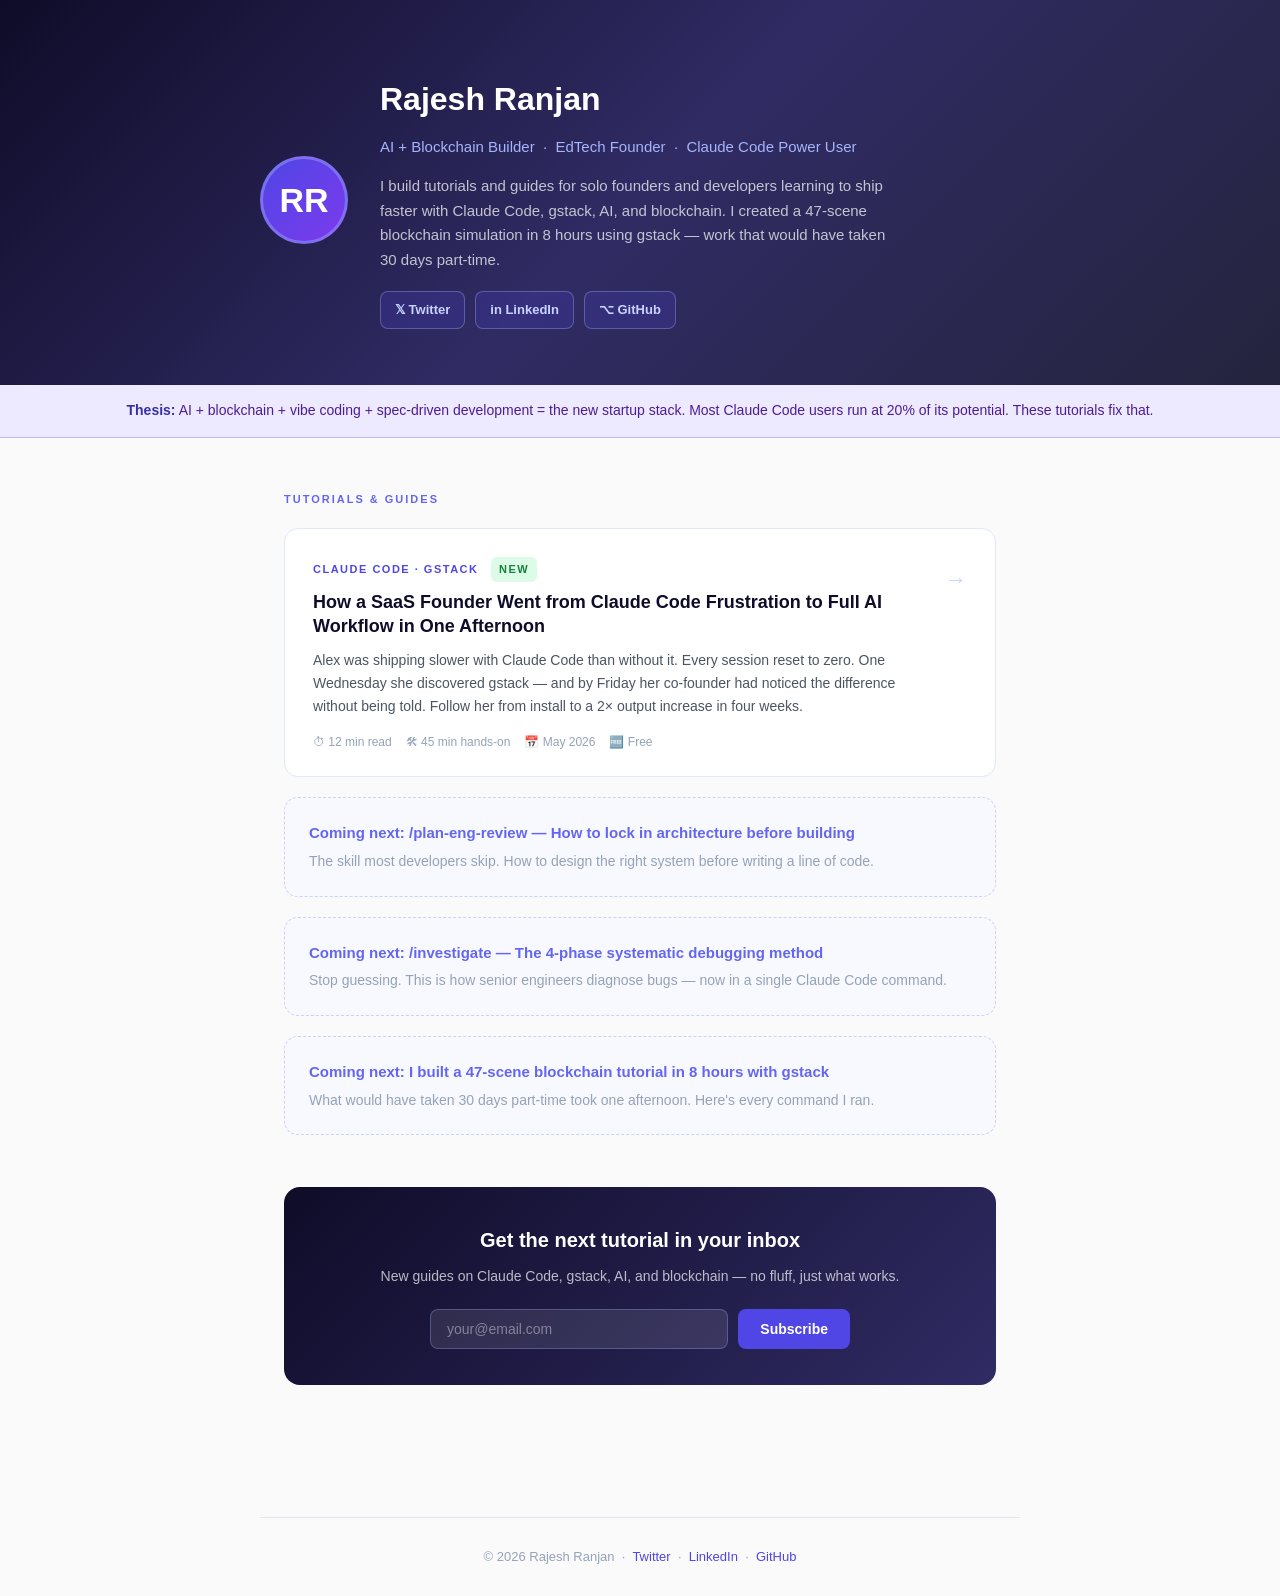
==== index.html @ daf8218f "Initial site: homepage + gstack founder story tutorial" ====
<!DOCTYPE html>
<html lang="en">
<head>
  <meta charset="UTF-8" />
  <meta name="viewport" content="width=device-width, initial-scale=1.0" />
  <title>Rajesh Ranjan — AI + Blockchain Builder</title>
  <meta name="description" content="Tutorials, guides, and breakdowns on building with Claude Code, gstack, AI, and blockchain. By Rajesh Ranjan." />
  <style>
    *, *::before, *::after { box-sizing: border-box; margin: 0; padding: 0; }
    body {
      font-family: -apple-system, BlinkMacSystemFont, "Segoe UI", Roboto, "Helvetica Neue", Arial, sans-serif;
      font-size: 16px;
      line-height: 1.7;
      color: #1a1a2e;
      background: #fafafa;
    }
    a { color: #4f46e5; text-decoration: none; }
    a:hover { text-decoration: underline; }

    /* Hero */
    .hero {
      background: linear-gradient(135deg, #0f0c29 0%, #302b63 50%, #24243e 100%);
      color: #fff;
      padding: 72px 24px 56px;
    }
    .hero-inner {
      max-width: 760px;
      margin: 0 auto;
      display: flex;
      gap: 32px;
      align-items: center;
      flex-wrap: wrap;
    }
    .avatar {
      width: 88px;
      height: 88px;
      border-radius: 50%;
      background: linear-gradient(135deg, #4f46e5, #7c3aed);
      display: flex;
      align-items: center;
      justify-content: center;
      font-size: 34px;
      font-weight: 900;
      color: #fff;
      flex-shrink: 0;
      border: 3px solid rgba(165,180,252,0.4);
    }
    .hero-text h1 {
      font-size: clamp(22px, 3.5vw, 32px);
      font-weight: 800;
      margin-bottom: 8px;
    }
    .hero-text .tagline {
      color: #a5b4fc;
      font-size: 15px;
      margin-bottom: 14px;
    }
    .hero-text .bio {
      color: rgba(255,255,255,0.72);
      font-size: 15px;
      max-width: 520px;
      line-height: 1.65;
    }
    .social-links {
      display: flex;
      gap: 10px;
      margin-top: 18px;
      flex-wrap: wrap;
    }
    .social-btn {
      display: inline-flex;
      align-items: center;
      gap: 6px;
      font-size: 13px;
      font-weight: 600;
      padding: 7px 14px;
      border-radius: 8px;
      border: 1px solid rgba(165,180,252,0.35);
      color: #c7d2fe;
      background: rgba(79,70,229,0.2);
      transition: background 0.2s;
    }
    .social-btn:hover { background: rgba(79,70,229,0.4); text-decoration: none; color: #fff; }

    /* Thesis bar */
    .thesis-bar {
      background: #ede9fe;
      border-bottom: 1px solid #c4b5fd;
      padding: 14px 24px;
      text-align: center;
      font-size: 14px;
      color: #4c1d95;
    }
    .thesis-bar strong { color: #3730a3; }

    /* Main content */
    .main {
      max-width: 760px;
      margin: 0 auto;
      padding: 52px 24px 80px;
    }

    /* Section label */
    .section-label {
      font-size: 11px;
      font-weight: 800;
      letter-spacing: 2px;
      text-transform: uppercase;
      color: #6366f1;
      margin-bottom: 20px;
    }

    /* Article cards */
    .articles {
      display: flex;
      flex-direction: column;
      gap: 20px;
    }
    .article-card {
      background: #fff;
      border: 1px solid #e0e7ff;
      border-radius: 14px;
      padding: 28px 28px 24px;
      display: grid;
      grid-template-columns: 1fr auto;
      gap: 16px;
      align-items: start;
      transition: box-shadow 0.2s, border-color 0.2s;
      text-decoration: none;
      color: inherit;
    }
    .article-card:hover {
      border-color: #a5b4fc;
      box-shadow: 0 4px 24px rgba(79,70,229,0.1);
      text-decoration: none;
    }
    .article-tag {
      font-size: 11px;
      font-weight: 700;
      letter-spacing: 1.5px;
      text-transform: uppercase;
      color: #4f46e5;
      margin-bottom: 8px;
    }
    .article-title {
      font-size: 18px;
      font-weight: 700;
      color: #0f0c29;
      line-height: 1.35;
      margin-bottom: 10px;
    }
    .article-excerpt {
      font-size: 14px;
      color: #4b5563;
      line-height: 1.65;
      margin-bottom: 14px;
    }
    .article-meta {
      display: flex;
      gap: 14px;
      font-size: 12px;
      color: #94a3b8;
      flex-wrap: wrap;
    }
    .article-meta span { display: flex; align-items: center; gap: 4px; }
    .article-arrow {
      font-size: 22px;
      color: #c7d2fe;
      padding-top: 4px;
      flex-shrink: 0;
    }
    .badge {
      display: inline-block;
      font-size: 11px;
      font-weight: 700;
      padding: 3px 8px;
      border-radius: 6px;
      margin-left: 8px;
    }
    .badge.new { background: #dcfce7; color: #15803d; }
    .badge.tutorial { background: #e0e7ff; color: #3730a3; }

    /* Coming soon card */
    .coming-soon {
      background: #f8f9ff;
      border: 1px dashed #c7d2fe;
      border-radius: 14px;
      padding: 22px 24px;
      color: #94a3b8;
      font-size: 14px;
    }
    .coming-soon strong { color: #6366f1; display: block; margin-bottom: 4px; font-size: 15px; }

    /* Newsletter bar */
    .newsletter {
      background: linear-gradient(135deg, #0f0c29 0%, #302b63 100%);
      border-radius: 16px;
      padding: 36px 32px;
      margin: 52px 0;
      color: #fff;
      text-align: center;
    }
    .newsletter h2 { font-size: 20px; margin-bottom: 8px; }
    .newsletter p { color: rgba(255,255,255,0.7); font-size: 14px; margin-bottom: 20px; }
    .nl-form { display: flex; gap: 10px; max-width: 420px; margin: 0 auto; flex-wrap: wrap; justify-content: center; }
    .nl-input {
      flex: 1;
      min-width: 200px;
      padding: 11px 16px;
      border-radius: 8px;
      border: 1px solid rgba(165,180,252,0.3);
      background: rgba(255,255,255,0.1);
      color: #fff;
      font-size: 14px;
    }
    .nl-input::placeholder { color: rgba(255,255,255,0.4); }
    .nl-btn {
      padding: 11px 22px;
      background: #4f46e5;
      color: #fff;
      border: none;
      border-radius: 8px;
      font-size: 14px;
      font-weight: 700;
      cursor: pointer;
    }
    .nl-btn:hover { background: #4338ca; }

    /* Footer */
    footer {
      border-top: 1px solid #e2e8f0;
      padding: 28px 24px;
      text-align: center;
      font-size: 13px;
      color: #94a3b8;
      max-width: 760px;
      margin: 0 auto;
    }

    @media (max-width: 580px) {
      .article-card { grid-template-columns: 1fr; }
      .article-arrow { display: none; }
      .hero-inner { flex-direction: column; gap: 20px; }
    }
  </style>
</head>
<body>

  <!-- Hero / Profile -->
  <div class="hero">
    <div class="hero-inner">
      <div class="avatar">RR</div>
      <div class="hero-text">
        <h1>Rajesh Ranjan</h1>
        <div class="tagline">AI + Blockchain Builder &nbsp;·&nbsp; EdTech Founder &nbsp;·&nbsp; Claude Code Power User</div>
        <div class="bio">
          I build tutorials and guides for solo founders and developers learning to ship faster with
          Claude Code, gstack, AI, and blockchain. I created a 47-scene blockchain simulation
          in 8 hours using gstack — work that would have taken 30 days part-time.
        </div>
        <div class="social-links">
          <a class="social-btn" href="https://twitter.com/ranjanemail" target="_blank">𝕏 Twitter</a>
          <a class="social-btn" href="https://linkedin.com/in/ranjanemail" target="_blank">in LinkedIn</a>
          <a class="social-btn" href="https://github.com/ranjanemail" target="_blank">⌥ GitHub</a>
        </div>
      </div>
    </div>
  </div>

  <!-- Thesis bar -->
  <div class="thesis-bar">
    <strong>Thesis:</strong> AI + blockchain + vibe coding + spec-driven development = the new startup stack.
    Most Claude Code users run at 20% of its potential. These tutorials fix that.
  </div>

  <div class="main">

    <!-- Articles -->
    <div class="section-label">Tutorials &amp; Guides</div>
    <div class="articles">

      <!-- Article 1 — live -->
      <a class="article-card" href="/gstack-founder-story/">
        <div>
          <div class="article-tag">Claude Code · gstack <span class="badge new">New</span></div>
          <div class="article-title">How a SaaS Founder Went from Claude Code Frustration to Full AI Workflow in One Afternoon</div>
          <div class="article-excerpt">
            Alex was shipping slower with Claude Code than without it. Every session reset to zero.
            One Wednesday she discovered gstack — and by Friday her co-founder had noticed the difference
            without being told. Follow her from install to a 2× output increase in four weeks.
          </div>
          <div class="article-meta">
            <span>⏱ 12 min read</span>
            <span>🛠 45 min hands-on</span>
            <span>📅 May 2026</span>
            <span>🆓 Free</span>
          </div>
        </div>
        <div class="article-arrow">→</div>
      </a>

      <!-- Coming soon cards -->
      <div class="coming-soon">
        <strong>Coming next: /plan-eng-review — How to lock in architecture before building</strong>
        The skill most developers skip. How to design the right system before writing a line of code.
      </div>

      <div class="coming-soon">
        <strong>Coming next: /investigate — The 4-phase systematic debugging method</strong>
        Stop guessing. This is how senior engineers diagnose bugs — now in a single Claude Code command.
      </div>

      <div class="coming-soon">
        <strong>Coming next: I built a 47-scene blockchain tutorial in 8 hours with gstack</strong>
        What would have taken 30 days part-time took one afternoon. Here's every command I ran.
      </div>

    </div>

    <!-- Newsletter -->
    <div class="newsletter">
      <h2>Get the next tutorial in your inbox</h2>
      <p>New guides on Claude Code, gstack, AI, and blockchain — no fluff, just what works.</p>
      <div class="nl-form">
        <input class="nl-input" type="email" placeholder="your@email.com" />
        <button class="nl-btn">Subscribe</button>
      </div>
    </div>

  </div>

  <footer>
    © 2026 Rajesh Ranjan &nbsp;·&nbsp;
    <a href="https://twitter.com/ranjanemail">Twitter</a> &nbsp;·&nbsp;
    <a href="https://linkedin.com/in/ranjanemail">LinkedIn</a> &nbsp;·&nbsp;
    <a href="https://github.com/ranjanemail">GitHub</a>
  </footer>

</body>
</html>
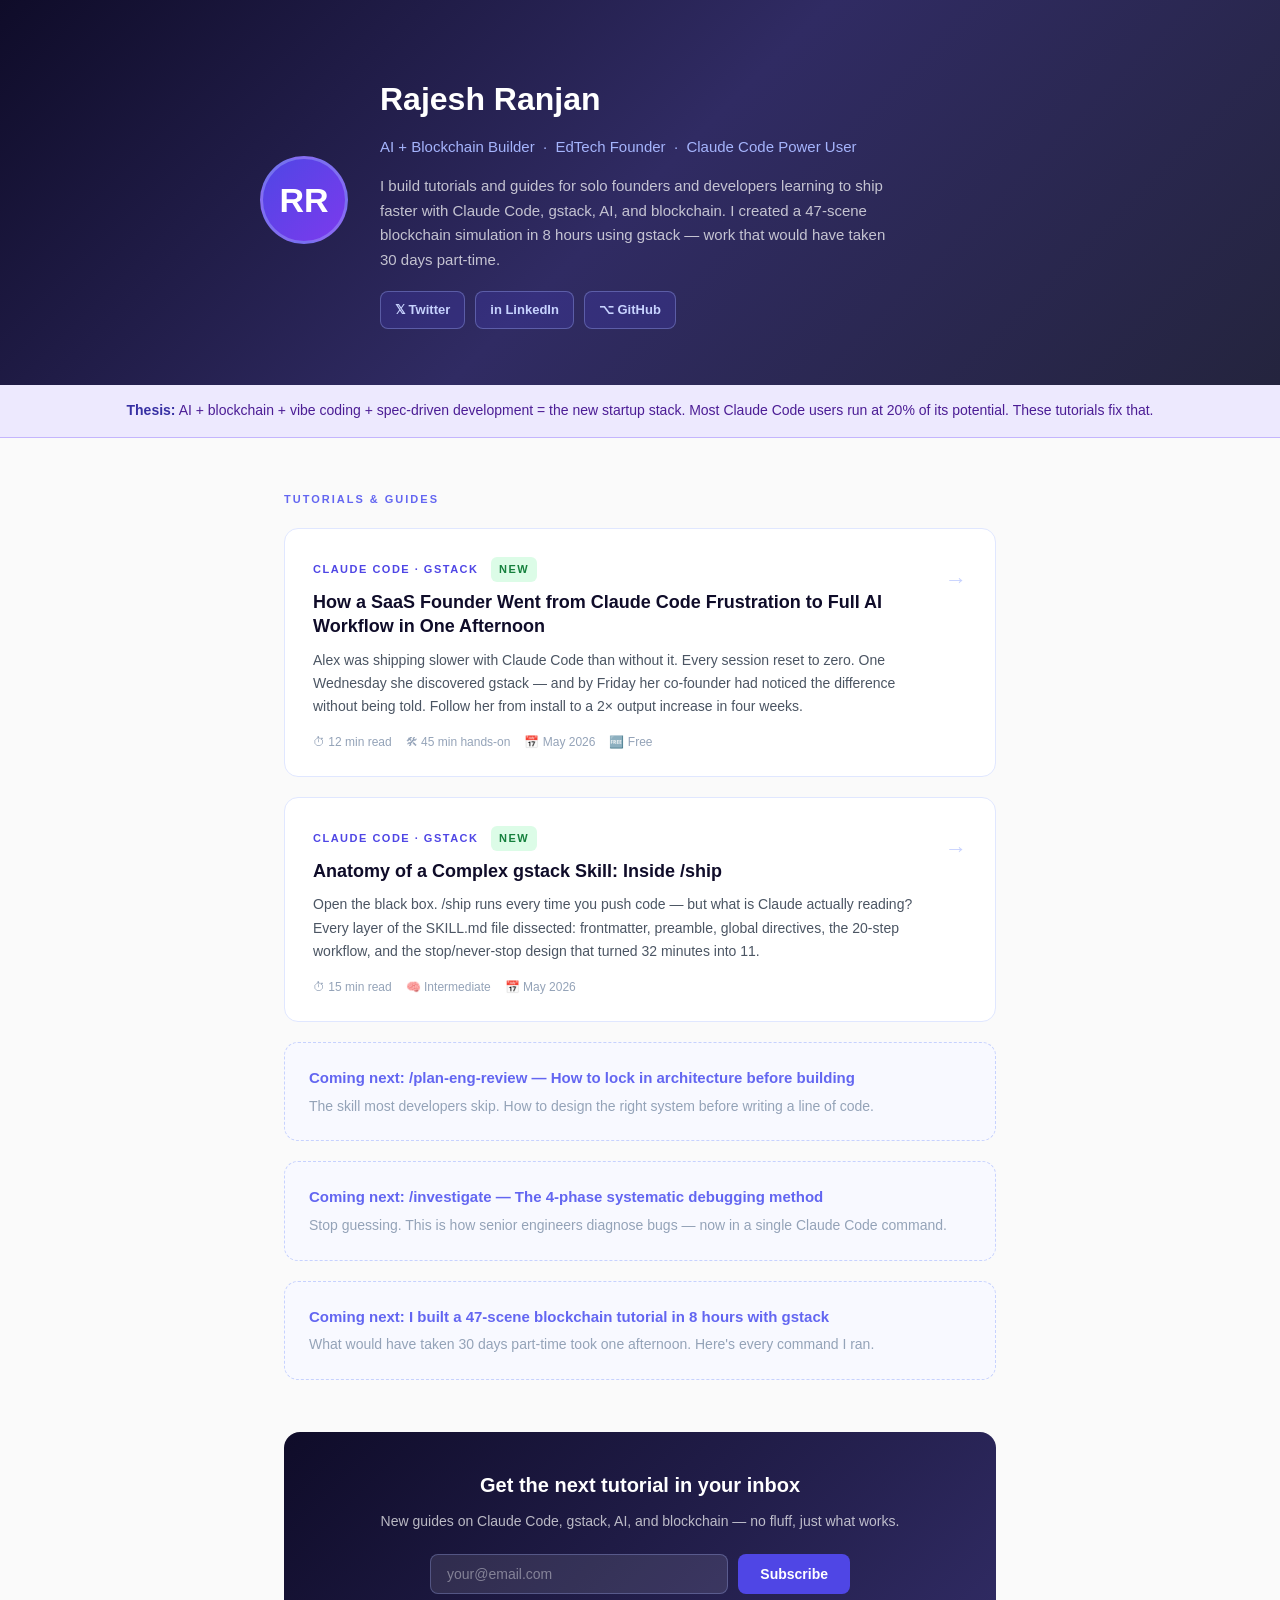
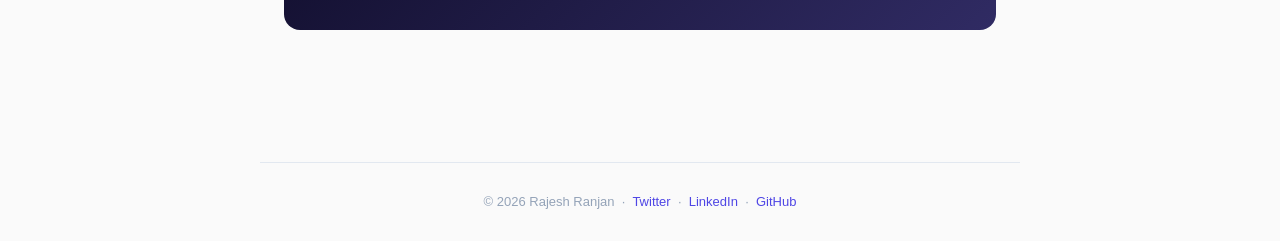
==== commit 74a912d5: "Add: anatomy of /ship skill tutorial + homepage card" ====
--- a/index.html
+++ b/index.html
@@ -299,6 +299,25 @@
         <div class="article-arrow">→</div>
       </a>
 
+      <!-- Article 2 — live -->
+      <a class="article-card" href="/anatomy-of-a-gstack-skill/">
+        <div>
+          <div class="article-tag">Claude Code · gstack <span class="badge new">New</span></div>
+          <div class="article-title">Anatomy of a Complex gstack Skill: Inside /ship</div>
+          <div class="article-excerpt">
+            Open the black box. /ship runs every time you push code — but what is Claude actually reading?
+            Every layer of the SKILL.md file dissected: frontmatter, preamble, global directives, the 20-step
+            workflow, and the stop/never-stop design that turned 32 minutes into 11.
+          </div>
+          <div class="article-meta">
+            <span>⏱ 15 min read</span>
+            <span>🧠 Intermediate</span>
+            <span>📅 May 2026</span>
+          </div>
+        </div>
+        <div class="article-arrow">→</div>
+      </a>
+
       <!-- Coming soon cards -->
       <div class="coming-soon">
         <strong>Coming next: /plan-eng-review — How to lock in architecture before building</strong>
@@ -321,10 +340,13 @@
     <div class="newsletter">
       <h2>Get the next tutorial in your inbox</h2>
       <p>New guides on Claude Code, gstack, AI, and blockchain — no fluff, just what works.</p>
-      <div class="nl-form">
-        <input class="nl-input" type="email" placeholder="your@email.com" />
-        <button class="nl-btn">Subscribe</button>
-      </div>
+      <form class="nl-form" action="https://formsubmit.co/ranjanemail@gmail.com" method="POST">
+        <input type="hidden" name="_subject" value="New subscriber — ranjanemail.github.io" />
+        <input type="hidden" name="_next" value="https://ranjangithub.github.io/ranjanemail.github.io/?subscribed=1" />
+        <input type="hidden" name="_captcha" value="false" />
+        <input class="nl-input" type="email" name="email" placeholder="your@email.com" required />
+        <button class="nl-btn" type="submit">Subscribe</button>
+      </form>
     </div>
 
   </div>
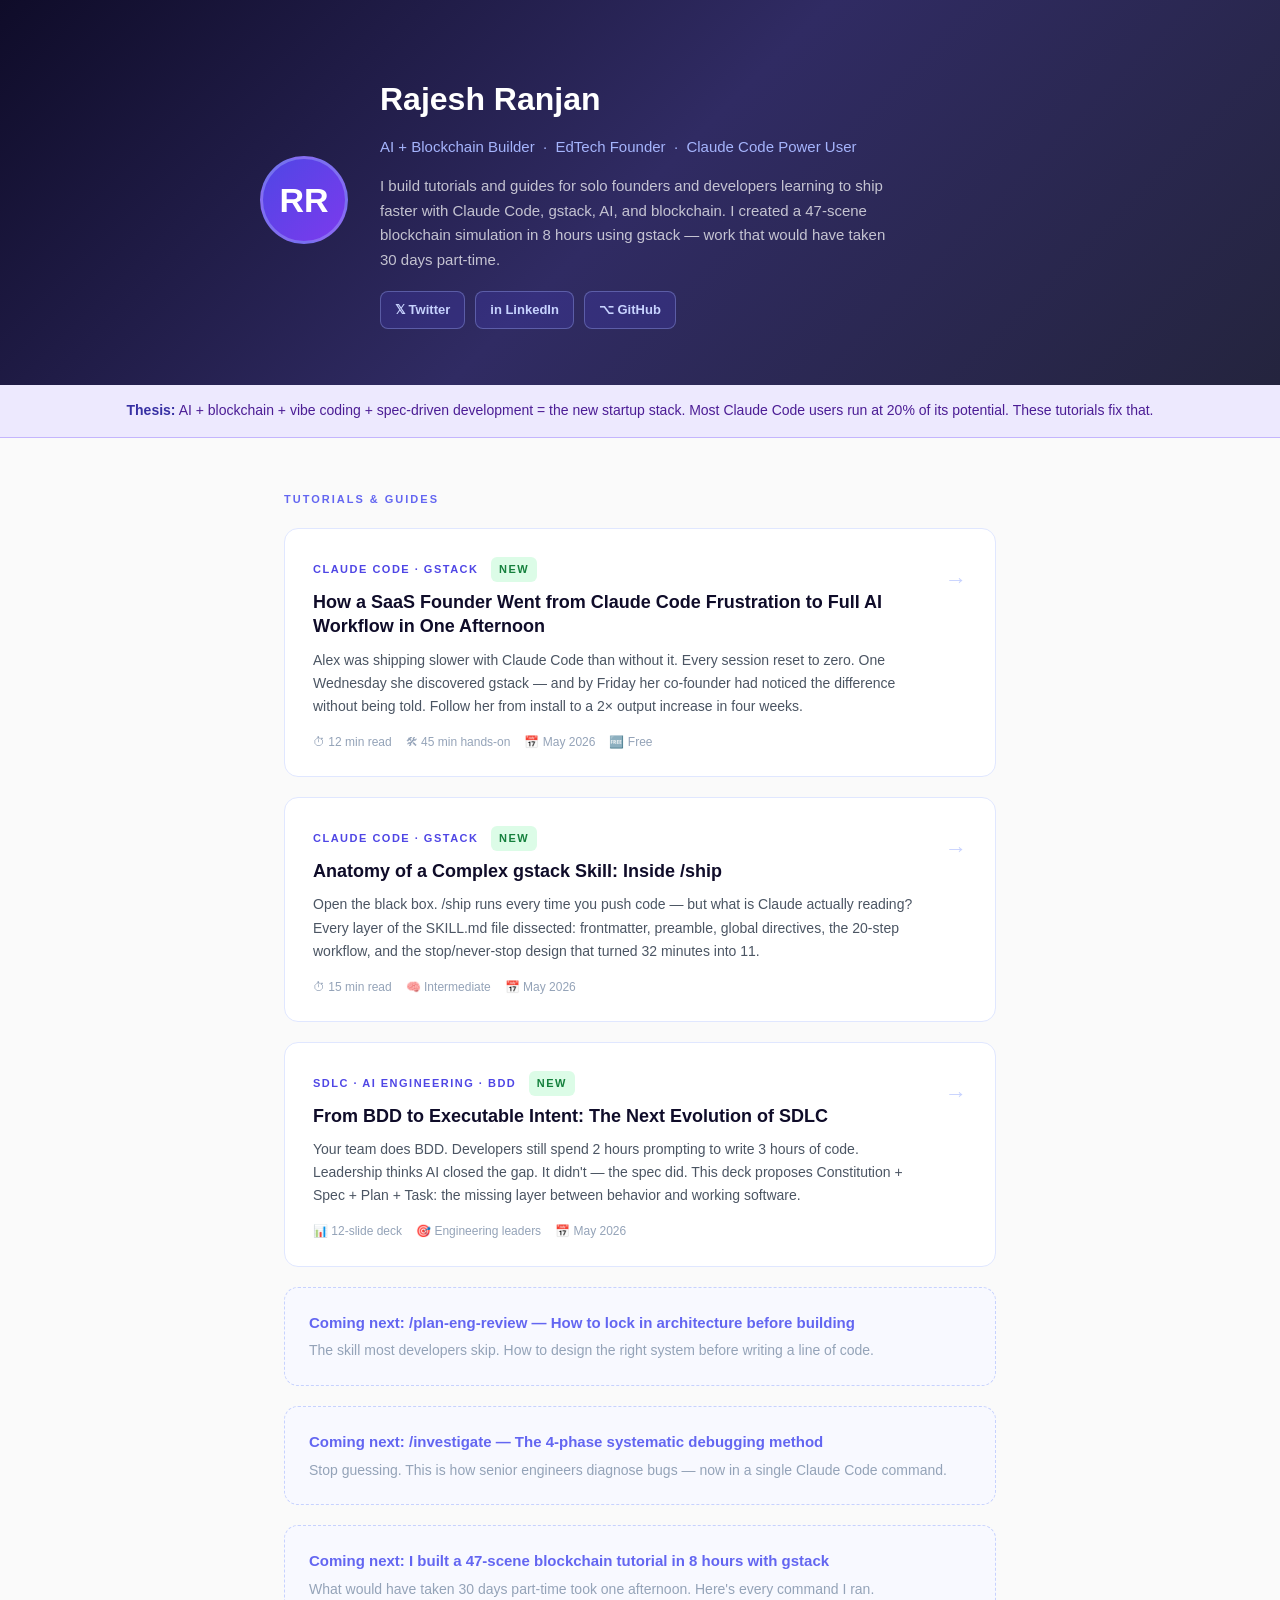
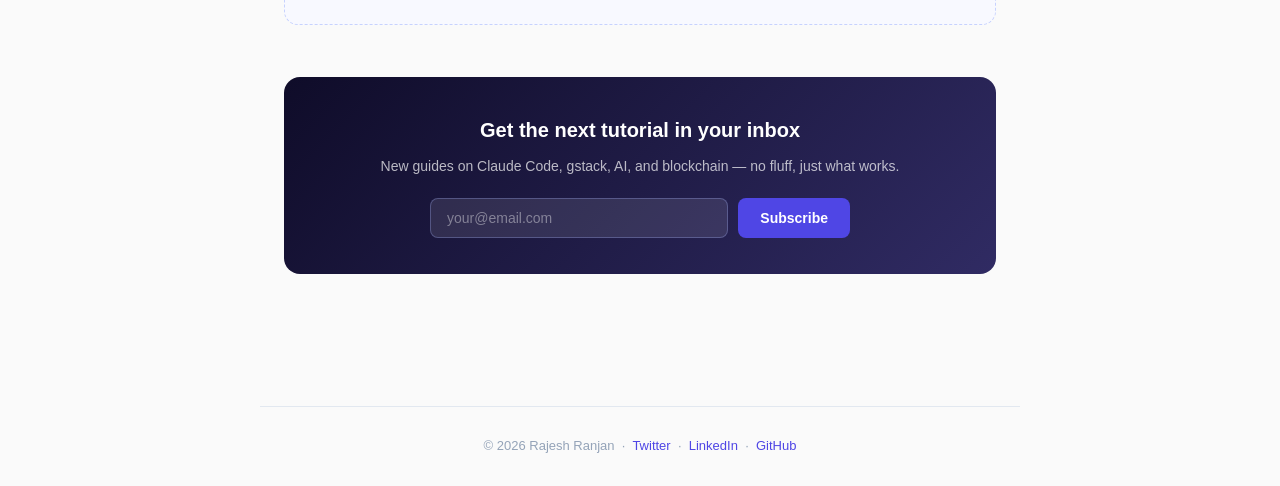
==== commit 743e7104: "Add: SDLC Evolution deck — BDD + Spec Lite + Agent Skills 12-slide HTML presentation proposing Const" ====
--- a/index.html
+++ b/index.html
@@ -318,6 +318,25 @@
         <div class="article-arrow">→</div>
       </a>
 
+      <!-- Article 3 — live (deck) -->
+      <a class="article-card" href="/sdlc-evolution/">
+        <div>
+          <div class="article-tag">SDLC · AI Engineering · BDD <span class="badge new">New</span></div>
+          <div class="article-title">From BDD to Executable Intent: The Next Evolution of SDLC</div>
+          <div class="article-excerpt">
+            Your team does BDD. Developers still spend 2 hours prompting to write 3 hours of code.
+            Leadership thinks AI closed the gap. It didn't — the spec did. This deck proposes
+            Constitution + Spec + Plan + Task: the missing layer between behavior and working software.
+          </div>
+          <div class="article-meta">
+            <span>📊 12-slide deck</span>
+            <span>🎯 Engineering leaders</span>
+            <span>📅 May 2026</span>
+          </div>
+        </div>
+        <div class="article-arrow">→</div>
+      </a>
+
       <!-- Coming soon cards -->
       <div class="coming-soon">
         <strong>Coming next: /plan-eng-review — How to lock in architecture before building</strong>
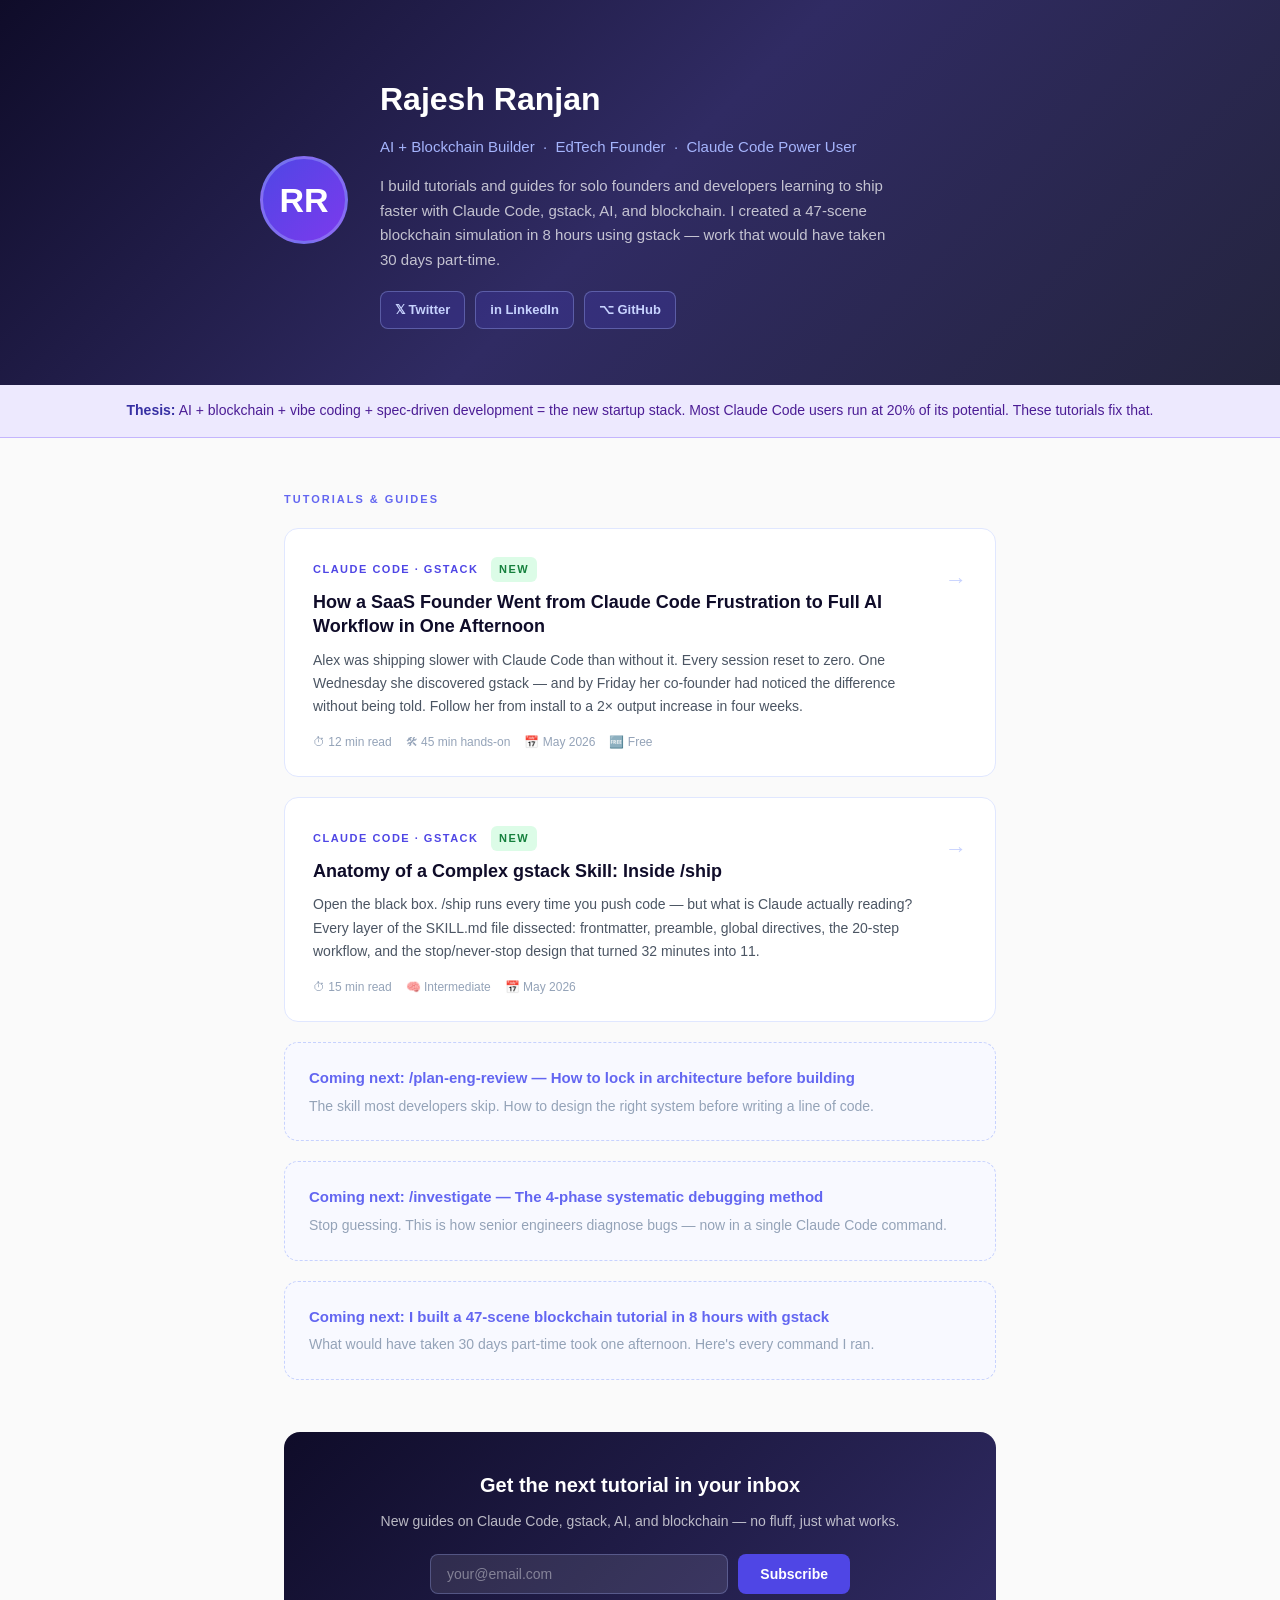
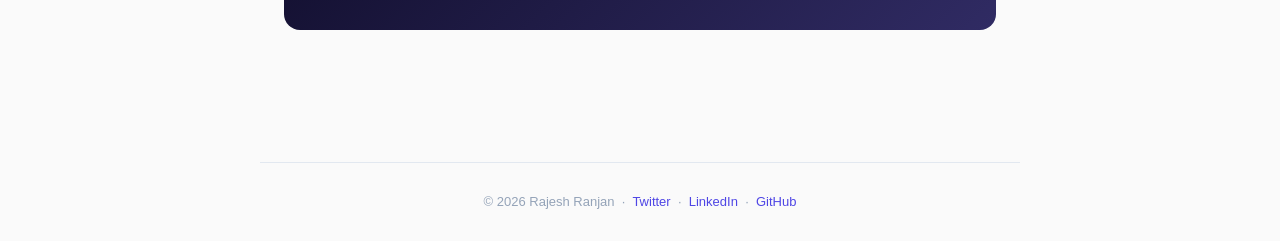
==== commit d593b8d5: "Hide SDLC deck from homepage (still accessible via direct URL)" ====
--- a/index.html
+++ b/index.html
@@ -318,25 +318,6 @@
         <div class="article-arrow">→</div>
       </a>
 
-      <!-- Article 3 — live (deck) -->
-      <a class="article-card" href="/sdlc-evolution/">
-        <div>
-          <div class="article-tag">SDLC · AI Engineering · BDD <span class="badge new">New</span></div>
-          <div class="article-title">From BDD to Executable Intent: The Next Evolution of SDLC</div>
-          <div class="article-excerpt">
-            Your team does BDD. Developers still spend 2 hours prompting to write 3 hours of code.
-            Leadership thinks AI closed the gap. It didn't — the spec did. This deck proposes
-            Constitution + Spec + Plan + Task: the missing layer between behavior and working software.
-          </div>
-          <div class="article-meta">
-            <span>📊 12-slide deck</span>
-            <span>🎯 Engineering leaders</span>
-            <span>📅 May 2026</span>
-          </div>
-        </div>
-        <div class="article-arrow">→</div>
-      </a>
-
       <!-- Coming soon cards -->
       <div class="coming-soon">
         <strong>Coming next: /plan-eng-review — How to lock in architecture before building</strong>
